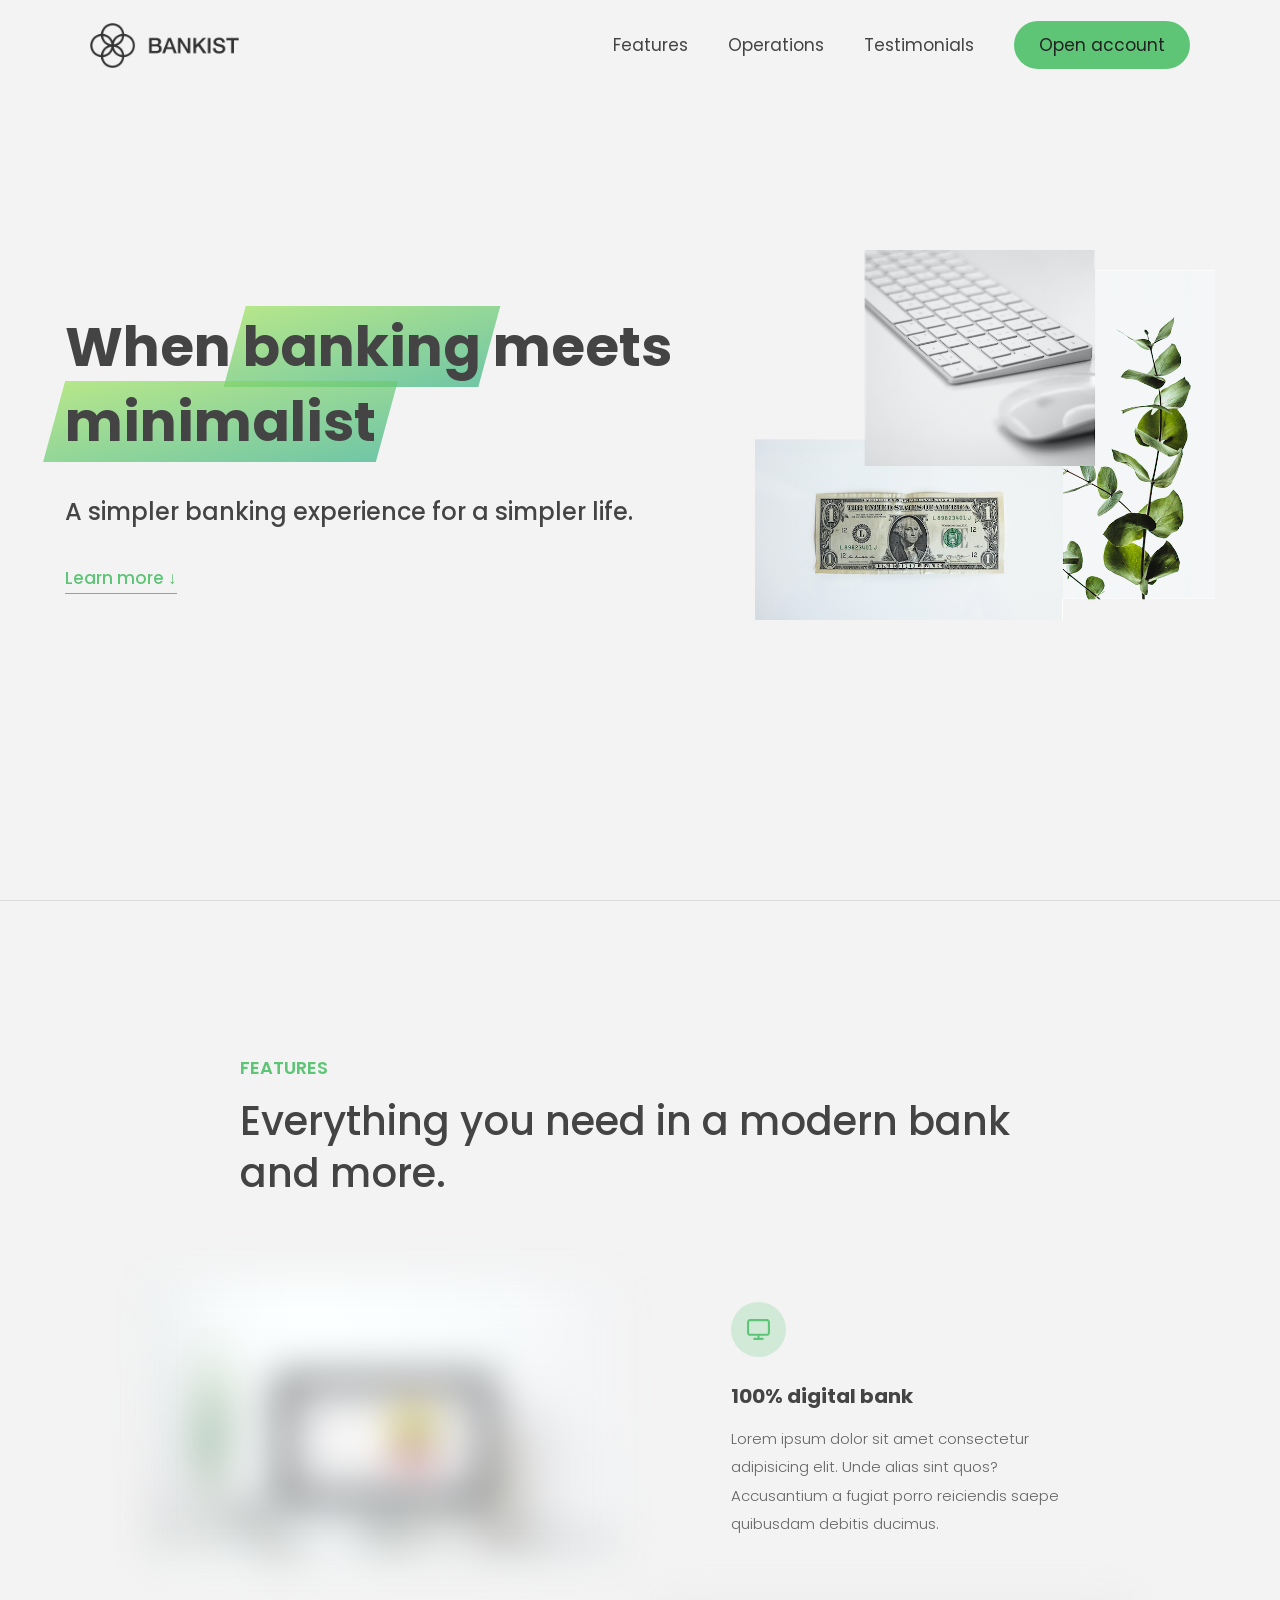
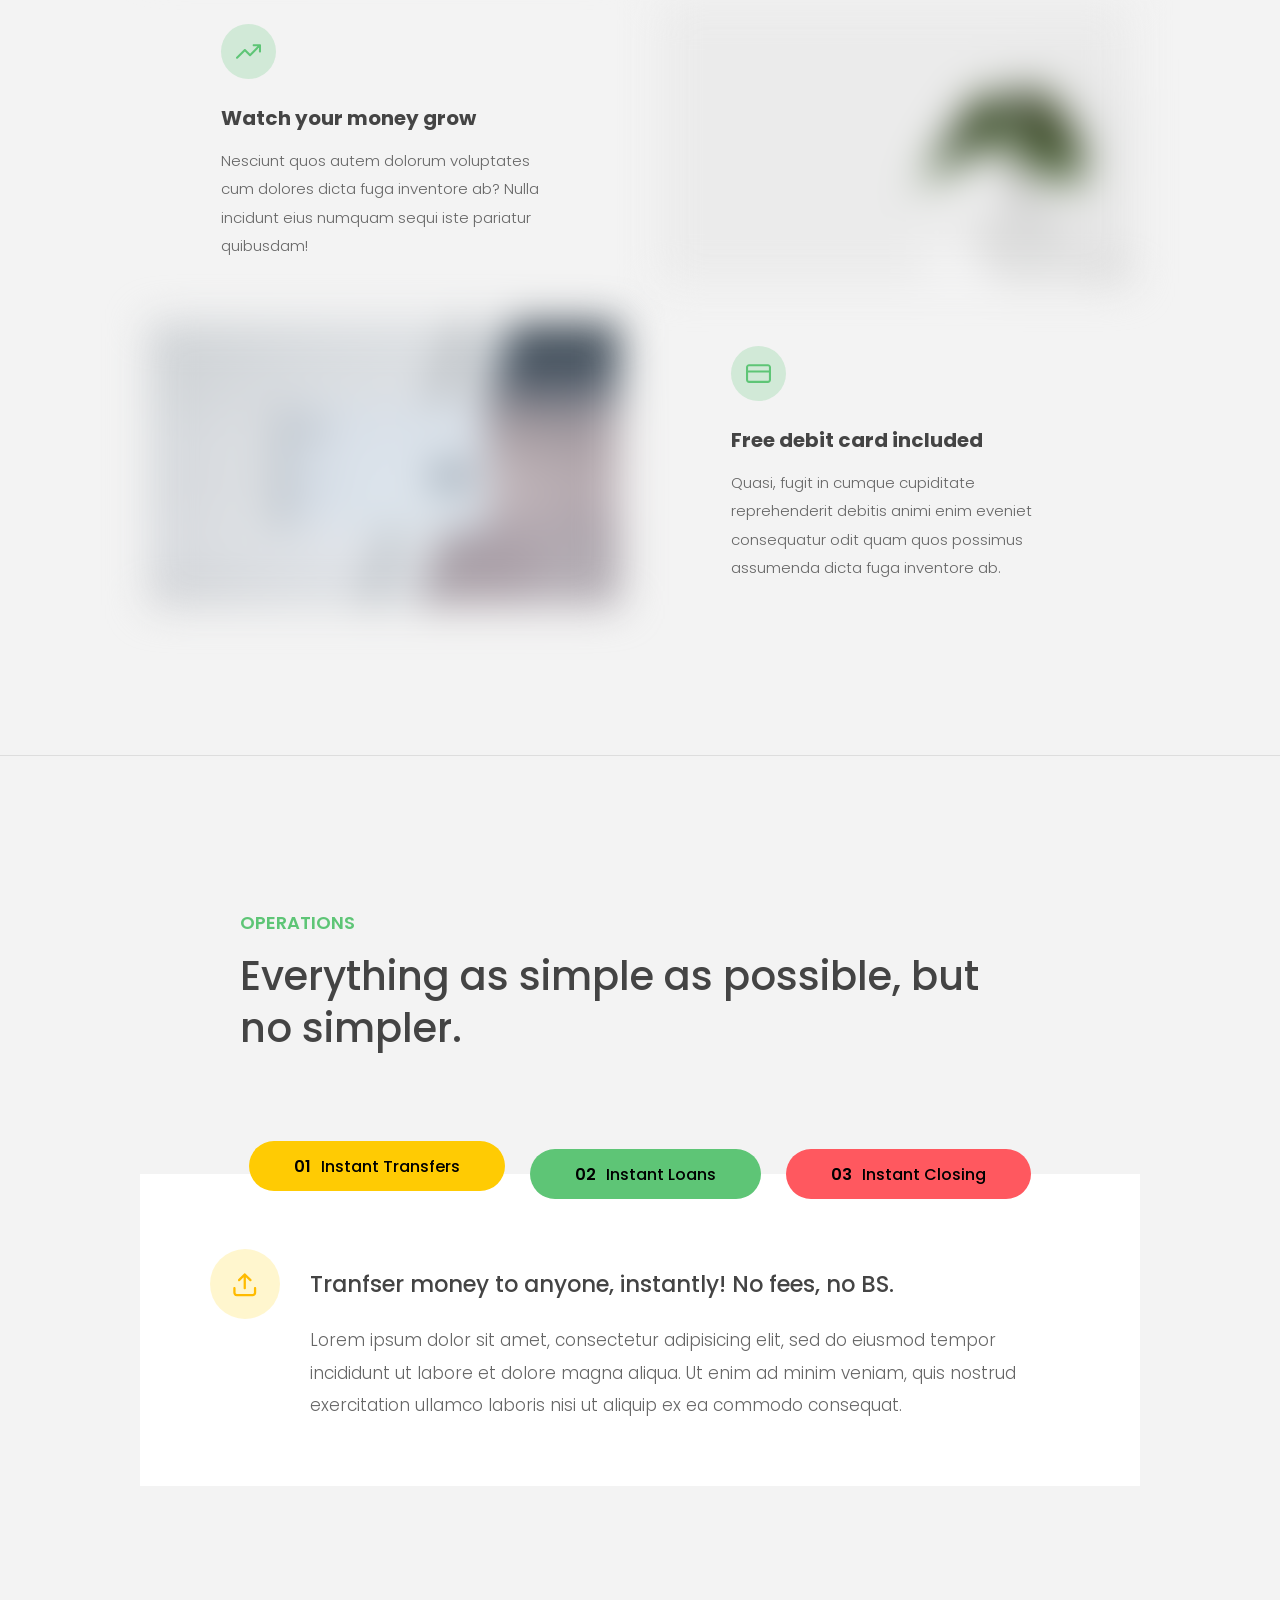
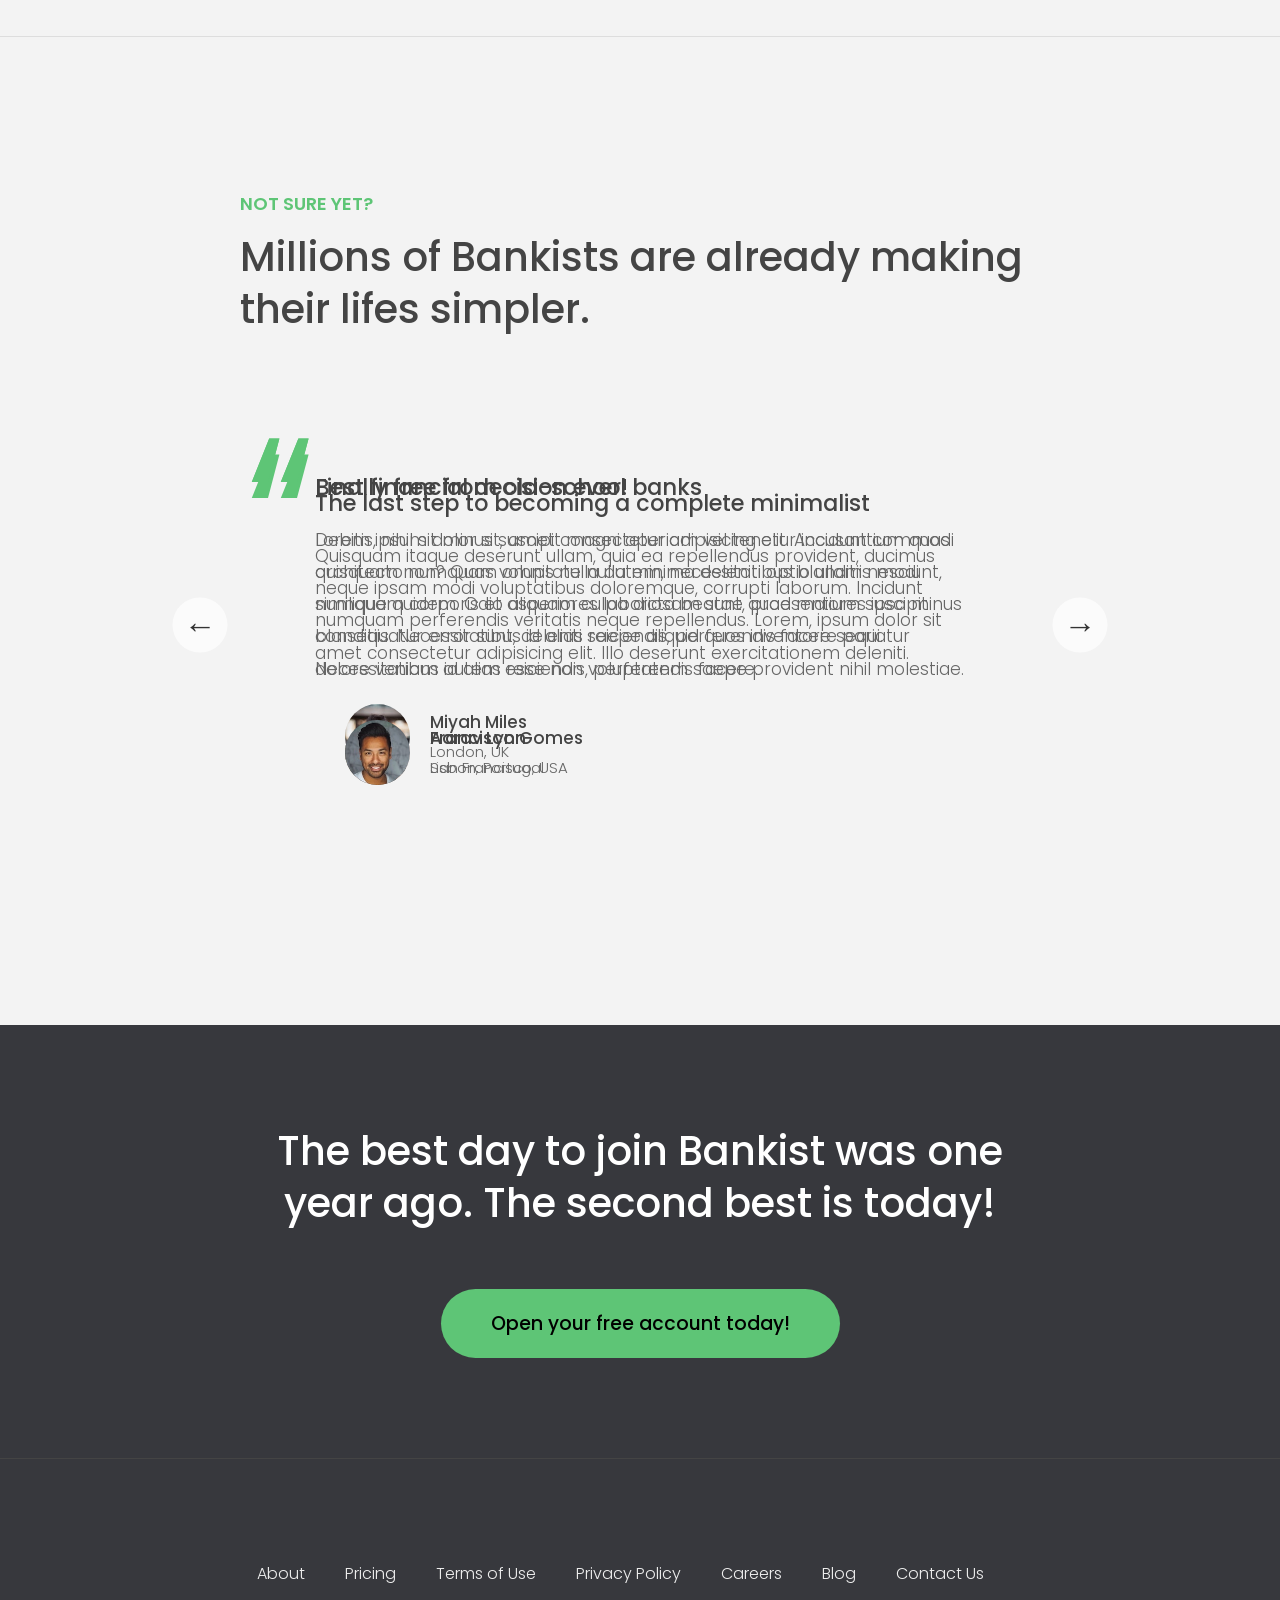
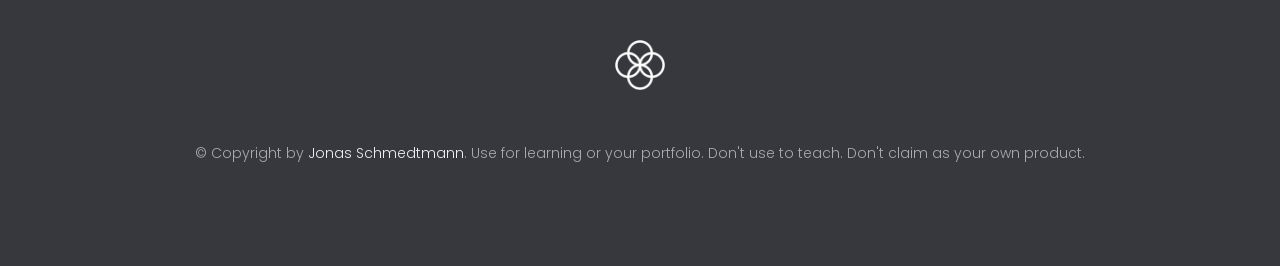
==== Projects/Bankist Website/index.html @ e5a52686 "Learned new concepts of DOM" ====
<!doctype html>
<html lang="en">
  <head>
    <meta charset="UTF-8" />
    <meta name="viewport" content="width=device-width, initial-scale=1.0" />
    <meta http-equiv="X-UA-Compatible" content="ie=edge" />
    <link rel="shortcut icon" type="image/png" href="img/icon.png" />

    <link
      href="https://fonts.googleapis.com/css?family=Poppins:300,400,500,600&display=swap"
      rel="stylesheet"
    />
    <link rel="stylesheet" href="style.css" />
    <title>Bankist | When Banking meets Minimalist</title>
  </head>
  <body>
    <header class="header">
      <nav class="nav">
        <img
          src="img/logo.png"
          alt="Bankist logo"
          class="nav__logo"
          id="logo"
          data-version-number="3.0"
        />
        <ul class="nav__links">
          <li class="nav__item">
            <a class="nav__link" href="#section--1">Features</a>
          </li>
          <li class="nav__item">
            <a class="nav__link" href="#section--2">Operations</a>
          </li>
          <li class="nav__item">
            <a class="nav__link" href="#section--3">Testimonials</a>
          </li>
          <li class="nav__item">
            <a class="nav__link nav__link--btn btn--show-modal" href="#"
              >Open account</a
            >
          </li>
        </ul>
      </nav>

      <div class="header__title">
        <h1>
          When
          <!-- Green highlight effect -->
          <span class="highlight">banking</span>
          meets<br />
          <span class="highlight">minimalist</span>
        </h1>
        <h4>A simpler banking experience for a simpler life.</h4>
        <button class="btn--text btn--scroll-to">Learn more &DownArrow;</button>
        <img
          src="img/hero.png"
          class="header__img"
          alt="Minimalist bank items"
        />
      </div>
    </header>

    <section class="section" id="section--1">
      <div class="section__title">
        <h2 class="section__description">Features</h2>
        <h3 class="section__header">
          Everything you need in a modern bank and more.
        </h3>
      </div>

      <div class="features">
        <img
          src="img/digital-lazy.jpg"
          data-src="img/digital.jpg"
          alt="Computer"
          class="features__img lazy-img"
        />
        <div class="features__feature">
          <div class="features__icon">
            <svg>
              <use xlink:href="img/icons.svg#icon-monitor"></use>
            </svg>
          </div>
          <h5 class="features__header">100% digital bank</h5>
          <p>
            Lorem ipsum dolor sit amet consectetur adipisicing elit. Unde alias
            sint quos? Accusantium a fugiat porro reiciendis saepe quibusdam
            debitis ducimus.
          </p>
        </div>

        <div class="features__feature">
          <div class="features__icon">
            <svg>
              <use xlink:href="img/icons.svg#icon-trending-up"></use>
            </svg>
          </div>
          <h5 class="features__header">Watch your money grow</h5>
          <p>
            Nesciunt quos autem dolorum voluptates cum dolores dicta fuga
            inventore ab? Nulla incidunt eius numquam sequi iste pariatur
            quibusdam!
          </p>
        </div>
        <img
          src="img/grow-lazy.jpg"
          data-src="img/grow.jpg"
          alt="Plant"
          class="features__img lazy-img"
        />

        <img
          src="img/card-lazy.jpg"
          data-src="img/card.jpg"
          alt="Credit card"
          class="features__img lazy-img"
        />
        <div class="features__feature">
          <div class="features__icon">
            <svg>
              <use xlink:href="img/icons.svg#icon-credit-card"></use>
            </svg>
          </div>
          <h5 class="features__header">Free debit card included</h5>
          <p>
            Quasi, fugit in cumque cupiditate reprehenderit debitis animi enim
            eveniet consequatur odit quam quos possimus assumenda dicta fuga
            inventore ab.
          </p>
        </div>
      </div>
    </section>

    <section class="section" id="section--2">
      <div class="section__title">
        <h2 class="section__description">Operations</h2>
        <h3 class="section__header">
          Everything as simple as possible, but no simpler.
        </h3>
      </div>

      <div class="operations">
        <div class="operations__tab-container">
          <button
            class="btn operations__tab operations__tab--1 operations__tab--active"
            data-tab="1"
          >
            <span>01</span>Instant Transfers
          </button>
          <button class="btn operations__tab operations__tab--2" data-tab="2">
            <span>02</span>Instant Loans
          </button>
          <button class="btn operations__tab operations__tab--3" data-tab="3">
            <span>03</span>Instant Closing
          </button>
        </div>
        <div
          class="operations__content operations__content--1 operations__content--active"
        >
          <div class="operations__icon operations__icon--1">
            <svg>
              <use xlink:href="img/icons.svg#icon-upload"></use>
            </svg>
          </div>
          <h5 class="operations__header">
            Tranfser money to anyone, instantly! No fees, no BS.
          </h5>
          <p>
            Lorem ipsum dolor sit amet, consectetur adipisicing elit, sed do
            eiusmod tempor incididunt ut labore et dolore magna aliqua. Ut enim
            ad minim veniam, quis nostrud exercitation ullamco laboris nisi ut
            aliquip ex ea commodo consequat.
          </p>
        </div>

        <div class="operations__content operations__content--2">
          <div class="operations__icon operations__icon--2">
            <svg>
              <use xlink:href="img/icons.svg#icon-home"></use>
            </svg>
          </div>
          <h5 class="operations__header">
            Buy a home or make your dreams come true, with instant loans.
          </h5>
          <p>
            Duis aute irure dolor in reprehenderit in voluptate velit esse
            cillum dolore eu fugiat nulla pariatur. Excepteur sint occaecat
            cupidatat non proident, sunt in culpa qui officia deserunt mollit
            anim id est laborum.
          </p>
        </div>
        <div class="operations__content operations__content--3">
          <div class="operations__icon operations__icon--3">
            <svg>
              <use xlink:href="img/icons.svg#icon-user-x"></use>
            </svg>
          </div>
          <h5 class="operations__header">
            No longer need your account? No problem! Close it instantly.
          </h5>
          <p>
            Excepteur sint occaecat cupidatat non proident, sunt in culpa qui
            officia deserunt mollit anim id est laborum. Ut enim ad minim
            veniam, quis nostrud exercitation ullamco laboris nisi ut aliquip ex
            ea commodo consequat.
          </p>
        </div>
      </div>
    </section>

    <section class="section" id="section--3">
      <div class="section__title section__title--testimonials">
        <h2 class="section__description">Not sure yet?</h2>
        <h3 class="section__header">
          Millions of Bankists are already making their lifes simpler.
        </h3>
      </div>

      <div class="slider">
        <div class="slide slide--1">
          <div class="testimonial">
            <h5 class="testimonial__header">Best financial decision ever!</h5>
            <blockquote class="testimonial__text">
              Lorem ipsum dolor sit, amet consectetur adipisicing elit.
              Accusantium quas quisquam non? Quas voluptate nulla minima
              deleniti optio ullam nesciunt, numquam corporis et asperiores
              laboriosam sunt, praesentium suscipit blanditiis. Necessitatibus
              id alias reiciendis, perferendis facere pariatur dolore veniam
              autem esse non voluptatem saepe provident nihil molestiae.
            </blockquote>
            <address class="testimonial__author">
              <img src="img/user-1.jpg" alt="" class="testimonial__photo" />
              <h6 class="testimonial__name">Aarav Lynn</h6>
              <p class="testimonial__location">San Francisco, USA</p>
            </address>
          </div>
        </div>

        <div class="slide slide--2">
          <div class="testimonial">
            <h5 class="testimonial__header">
              The last step to becoming a complete minimalist
            </h5>
            <blockquote class="testimonial__text">
              Quisquam itaque deserunt ullam, quia ea repellendus provident,
              ducimus neque ipsam modi voluptatibus doloremque, corrupti
              laborum. Incidunt numquam perferendis veritatis neque repellendus.
              Lorem, ipsum dolor sit amet consectetur adipisicing elit. Illo
              deserunt exercitationem deleniti.
            </blockquote>
            <address class="testimonial__author">
              <img src="img/user-2.jpg" alt="" class="testimonial__photo" />
              <h6 class="testimonial__name">Miyah Miles</h6>
              <p class="testimonial__location">London, UK</p>
            </address>
          </div>
        </div>

        <div class="slide slide--3">
          <div class="testimonial">
            <h5 class="testimonial__header">
              Finally free from old-school banks
            </h5>
            <blockquote class="testimonial__text">
              Debitis, nihil sit minus suscipit magni aperiam vel tenetur
              incidunt commodi architecto numquam omnis nulla autem,
              necessitatibus blanditiis modi similique quidem. Odio aliquam
              culpa dicta beatae quod maiores ipsa minus consequatur error sunt,
              deleniti saepe aliquid quos inventore sequi. Necessitatibus id
              alias reiciendis, perferendis facere.
            </blockquote>
            <address class="testimonial__author">
              <img src="img/user-3.jpg" alt="" class="testimonial__photo" />
              <h6 class="testimonial__name">Francisco Gomes</h6>
              <p class="testimonial__location">Lisbon, Portugal</p>
            </address>
          </div>
        </div>

        <!-- <div class="slide"><img src="img/img-1.jpg" alt="Photo 1" /></div>
        <div class="slide"><img src="img/img-2.jpg" alt="Photo 2" /></div>
        <div class="slide"><img src="img/img-3.jpg" alt="Photo 3" /></div>
        <div class="slide"><img src="img/img-4.jpg" alt="Photo 4" /></div> -->
        <button class="slider__btn slider__btn--left">&larr;</button>
        <button class="slider__btn slider__btn--right">&rarr;</button>
        <div class="dots"></div>
      </div>
    </section>

    <section class="section section--sign-up">
      <div class="section__title">
        <h3 class="section__header">
          The best day to join Bankist was one year ago. The second best is
          today!
        </h3>
      </div>
      <button class="btn btn--show-modal">Open your free account today!</button>
    </section>

    <footer class="footer">
      <ul class="footer__nav">
        <li class="footer__item">
          <a class="footer__link" href="#">About</a>
        </li>
        <li class="footer__item">
          <a class="footer__link" href="#">Pricing</a>
        </li>
        <li class="footer__item">
          <a class="footer__link" href="#">Terms of Use</a>
        </li>
        <li class="footer__item">
          <a class="footer__link" href="#">Privacy Policy</a>
        </li>
        <li class="footer__item">
          <a class="footer__link" href="#">Careers</a>
        </li>
        <li class="footer__item">
          <a class="footer__link" href="#">Blog</a>
        </li>
        <li class="footer__item">
          <a class="footer__link" href="#">Contact Us</a>
        </li>
      </ul>
      <img src="img/icon.png" alt="Logo" class="footer__logo" />
      <p class="footer__copyright">
        &copy; Copyright by
        <a
          class="footer__link twitter-link"
          target="_blank"
          href="https://twitter.com/jonasschmedtman"
          >Jonas Schmedtmann</a
        >. Use for learning or your portfolio. Don't use to teach. Don't claim
        as your own product.
      </p>
    </footer>

    <div class="modal hidden">
      <button class="btn--close-modal">&times;</button>
      <h2 class="modal__header">
        Open your bank account <br />
        in just <span class="highlight">5 minutes</span>
      </h2>
      <form class="modal__form">
        <label>First Name</label>
        <input type="text" />
        <label>Last Name</label>
        <input type="text" />
        <label>Email Address</label>
        <input type="email" />
        <button class="btn">Next step &rarr;</button>
      </form>
    </div>
    <div class="overlay hidden"></div>

    <script src="script.js"></script>
    <!-- <script src="concepts.js"></script> -->
  </body>
</html>
---- Projects/Bankist Website/style.css ----
/* The page is NOT responsive. You can implement responsiveness yourself if you wanna have some fun 😃 */

:root {
  --color-primary: #5ec576;
  --color-secondary: #ffcb03;
  --color-tertiary: #ff585f;
  --color-primary-darker: #4bbb7d;
  --color-secondary-darker: #ffbb00;
  --color-tertiary-darker: #fd424b;
  --color-primary-opacity: #5ec5763a;
  --color-secondary-opacity: #ffcd0331;
  --color-tertiary-opacity: #ff58602d;
  --gradient-primary: linear-gradient(to top left, #39b385, #9be15d);
  --gradient-secondary: linear-gradient(to top left, #ffb003, #ffcb03);
}

* {
  margin: 0;
  padding: 0;
  box-sizing: inherit;
}

html {
  font-size: 62.5%;
  box-sizing: border-box;
}

body {
  font-family: "Poppins", sans-serif;
  font-weight: 300;
  color: #444;
  line-height: 1.9;
  background-color: #f3f3f3;
}

/* GENERAL ELEMENTS */
.section {
  padding: 15rem 3rem;
  border-top: 1px solid #ddd;

  transition:
    transform 1s,
    opacity 1s;
}

.section--hidden {
  opacity: 0;
  transform: translateY(8rem);
}

.section__title {
  max-width: 80rem;
  margin: 0 auto 8rem auto;
}

.section__description {
  font-size: 1.8rem;
  font-weight: 600;
  text-transform: uppercase;
  color: var(--color-primary);
  margin-bottom: 1rem;
}

.section__header {
  font-size: 4rem;
  line-height: 1.3;
  font-weight: 500;
}

.btn {
  display: inline-block;
  background-color: var(--color-primary);
  font-size: 1.6rem;
  font-family: inherit;
  font-weight: 500;
  border: none;
  padding: 1.25rem 4.5rem;
  border-radius: 10rem;
  cursor: pointer;
  transition: all 0.3s;
}

.btn:hover {
  background-color: var(--color-primary-darker);
}

.btn--text {
  display: inline-block;
  background: none;
  font-size: 1.7rem;
  font-family: inherit;
  font-weight: 500;
  color: var(--color-primary);
  border: none;
  border-bottom: 1px solid currentColor;
  padding-bottom: 2px;
  cursor: pointer;
  transition: all 0.3s;
}

p {
  color: #666;
}

/* This is BAD for accessibility! Don't do in the real world! */
button:focus {
  outline: none;
}

img {
  transition: filter 0.5s;
}

.lazy-img {
  filter: blur(20px);
}

/* NAVIGATION */
.nav {
  display: flex;
  justify-content: space-between;
  align-items: center;
  height: 9rem;
  width: 100%;
  padding: 0 6rem;
  z-index: 100;
}

/* nav and stickly class at the same time */
.nav.sticky {
  position: fixed;
  background-color: rgba(255, 255, 255, 0.95);
}

.nav__logo {
  height: 4.5rem;
  transition: all 0.3s;
}

.nav__links {
  display: flex;
  align-items: center;
  list-style: none;
}

.nav__item {
  margin-left: 4rem;
}

.nav__link:link,
.nav__link:visited {
  font-size: 1.7rem;
  font-weight: 400;
  color: inherit;
  text-decoration: none;
  display: block;
  transition: all 0.3s;
}

.nav__link--btn:link,
.nav__link--btn:visited {
  padding: 0.8rem 2.5rem;
  border-radius: 3rem;
  background-color: var(--color-primary);
  color: #222;
}

.nav__link--btn:hover,
.nav__link--btn:active {
  color: inherit;
  background-color: var(--color-primary-darker);
  color: #333;
}

/* HEADER */
.header {
  padding: 0 3rem;
  height: 100vh;
  display: flex;
  flex-direction: column;
  align-items: center;
}

.header__title {
  flex: 1;

  max-width: 115rem;
  display: grid;
  grid-template-columns: 3fr 2fr;
  row-gap: 3rem;
  align-content: center;
  justify-content: center;

  align-items: start;
  justify-items: start;
}

h1 {
  font-size: 5.5rem;
  line-height: 1.35;
}

h4 {
  font-size: 2.4rem;
  font-weight: 500;
}

.header__img {
  width: 100%;
  grid-column: 2 / 3;
  grid-row: 1 / span 4;
  transform: translateY(-6rem);
}

.highlight {
  position: relative;
}

.highlight::after {
  display: block;
  content: "";
  position: absolute;
  bottom: 0;
  left: 0;
  height: 100%;
  width: 100%;
  z-index: -1;
  opacity: 0.7;
  transform: scale(1.07, 1.05) skewX(-15deg);
  background-image: var(--gradient-primary);
}

/* FEATURES */
.features {
  display: grid;
  grid-template-columns: 1fr 1fr;
  gap: 4rem;
  margin: 0 12rem;
}

.features__img {
  width: 100%;
}

.features__feature {
  align-self: center;
  justify-self: center;
  width: 70%;
  font-size: 1.5rem;
}

.features__icon {
  display: flex;
  align-items: center;
  justify-content: center;
  background-color: var(--color-primary-opacity);
  height: 5.5rem;
  width: 5.5rem;
  border-radius: 50%;
  margin-bottom: 2rem;
}

.features__icon svg {
  height: 2.5rem;
  width: 2.5rem;
  fill: var(--color-primary);
}

.features__header {
  font-size: 2rem;
  margin-bottom: 1rem;
}

/* OPERATIONS */
.operations {
  max-width: 100rem;
  margin: 12rem auto 0 auto;

  background-color: #fff;
}

.operations__tab-container {
  display: flex;
  justify-content: center;
}

.operations__tab {
  margin-right: 2.5rem;
  transform: translateY(-50%);
}

.operations__tab span {
  margin-right: 1rem;
  font-weight: 600;
  display: inline-block;
}

.operations__tab--1 {
  background-color: var(--color-secondary);
}

.operations__tab--1:hover {
  background-color: var(--color-secondary-darker);
}

.operations__tab--3 {
  background-color: var(--color-tertiary);
  margin: 0;
}

.operations__tab--3:hover {
  background-color: var(--color-tertiary-darker);
}

.operations__tab--active {
  transform: translateY(-66%);
}

.operations__content {
  display: none;

  /* JUST PRESENTATIONAL */
  font-size: 1.7rem;
  padding: 2.5rem 7rem 6.5rem 7rem;
}

.operations__content--active {
  display: grid;
  grid-template-columns: 7rem 1fr;
  column-gap: 3rem;
  row-gap: 0.5rem;
}

.operations__header {
  font-size: 2.25rem;
  font-weight: 500;
  align-self: center;
}

.operations__icon {
  display: flex;
  align-items: center;
  justify-content: center;
  height: 7rem;
  width: 7rem;
  border-radius: 50%;
}

.operations__icon svg {
  height: 2.75rem;
  width: 2.75rem;
}

.operations__content p {
  grid-column: 2;
}

.operations__icon--1 {
  background-color: var(--color-secondary-opacity);
}
.operations__icon--2 {
  background-color: var(--color-primary-opacity);
}
.operations__icon--3 {
  background-color: var(--color-tertiary-opacity);
}
.operations__icon--1 svg {
  fill: var(--color-secondary-darker);
}
.operations__icon--2 svg {
  fill: var(--color-primary);
}
.operations__icon--3 svg {
  fill: var(--color-tertiary);
}

/* SLIDER */
.slider {
  max-width: 100rem;
  height: 50rem;
  margin: 0 auto;
  position: relative;

  /* IN THE END */
  overflow: hidden;
}

.slide {
  position: absolute;
  top: 0;
  width: 100%;
  height: 50rem;

  display: flex;
  align-items: center;
  justify-content: center;

  /* THIS creates the animation! */
  transition: transform 1s;
}

.slide > img {
  /* Only for images that have different size than slide */
  width: 100%;
  height: 100%;
  object-fit: cover;
}

.slider__btn {
  position: absolute;
  top: 50%;
  z-index: 10;

  border: none;
  background: rgba(255, 255, 255, 0.7);
  font-family: inherit;
  color: #333;
  border-radius: 50%;
  height: 5.5rem;
  width: 5.5rem;
  font-size: 3.25rem;
  cursor: pointer;
}

.slider__btn--left {
  left: 6%;
  transform: translate(-50%, -50%);
}

.slider__btn--right {
  right: 6%;
  transform: translate(50%, -50%);
}

.dots {
  position: absolute;
  bottom: 5%;
  left: 50%;
  transform: translateX(-50%);
  display: flex;
}

.dots__dot {
  border: none;
  background-color: #b9b9b9;
  opacity: 0.7;
  height: 1rem;
  width: 1rem;
  border-radius: 50%;
  margin-right: 1.75rem;
  cursor: pointer;
  transition: all 0.5s;

  /* Only necessary when overlying images */
  /* box-shadow: 0 0.6rem 1.5rem rgba(0, 0, 0, 0.7); */
}

.dots__dot:last-child {
  margin: 0;
}

.dots__dot--active {
  /* background-color: #fff; */
  background-color: #888;
  opacity: 1;
}

/* TESTIMONIALS */
.testimonial {
  width: 65%;
  position: relative;
}

.testimonial::before {
  content: "\201C";
  position: absolute;
  top: -5.7rem;
  left: -6.8rem;
  line-height: 1;
  font-size: 20rem;
  font-family: inherit;
  color: var(--color-primary);
  z-index: -1;
}

.testimonial__header {
  font-size: 2.25rem;
  font-weight: 500;
  margin-bottom: 1.5rem;
}

.testimonial__text {
  font-size: 1.7rem;
  margin-bottom: 3.5rem;
  color: #666;
}

.testimonial__author {
  margin-left: 3rem;
  font-style: normal;

  display: grid;
  grid-template-columns: 6.5rem 1fr;
  column-gap: 2rem;
}

.testimonial__photo {
  grid-row: 1 / span 2;
  width: 6.5rem;
  border-radius: 50%;
}

.testimonial__name {
  font-size: 1.7rem;
  font-weight: 500;
  align-self: end;
  margin: 0;
}

.testimonial__location {
  font-size: 1.5rem;
}

.section__title--testimonials {
  margin-bottom: 4rem;
}

/* SIGNUP */
.section--sign-up {
  background-color: #37383d;
  border-top: none;
  border-bottom: 1px solid #444;
  text-align: center;
  padding: 10rem 3rem;
}

.section--sign-up .section__header {
  color: #fff;
  text-align: center;
}

.section--sign-up .section__title {
  margin-bottom: 6rem;
}

.section--sign-up .btn {
  font-size: 1.9rem;
  padding: 2rem 5rem;
}

/* FOOTER */
.footer {
  padding: 10rem 3rem;
  background-color: #37383d;
}

.footer__nav {
  list-style: none;
  display: flex;
  justify-content: center;
  margin-bottom: 5rem;
}

.footer__item {
  margin-right: 4rem;
}

.footer__link {
  font-size: 1.6rem;
  color: #eee;
  text-decoration: none;
}

.footer__logo {
  height: 5rem;
  display: block;
  margin: 0 auto;
  margin-bottom: 5rem;
}

.footer__copyright {
  font-size: 1.4rem;
  color: #aaa;
  text-align: center;
}

.footer__copyright .footer__link {
  font-size: 1.4rem;
}

/* MODAL WINDOW */
.modal {
  position: fixed;
  top: 50%;
  left: 50%;
  transform: translate(-50%, -50%);
  max-width: 60rem;
  background-color: #f3f3f3;
  padding: 5rem 6rem;
  box-shadow: 0 4rem 6rem rgba(0, 0, 0, 0.3);
  z-index: 1000;
  transition: all 0.5s;
}

.overlay {
  position: fixed;
  top: 0;
  left: 0;
  width: 100%;
  height: 100%;
  background-color: rgba(0, 0, 0, 0.5);
  backdrop-filter: blur(4px);
  z-index: 100;
  transition: all 0.5s;
}

.modal__header {
  font-size: 3.25rem;
  margin-bottom: 4.5rem;
  line-height: 1.5;
}

.modal__form {
  margin: 0 3rem;
  display: grid;
  grid-template-columns: 1fr 2fr;
  align-items: center;
  gap: 2.5rem;
}

.modal__form label {
  font-size: 1.7rem;
  font-weight: 500;
}

.modal__form input {
  font-size: 1.7rem;
  padding: 1rem 1.5rem;
  border: 1px solid #ddd;
  border-radius: 0.5rem;
}

.modal__form button {
  grid-column: 1 / span 2;
  justify-self: center;
  margin-top: 1rem;
}

.btn--close-modal {
  font-family: inherit;
  color: inherit;
  position: absolute;
  top: 0.5rem;
  right: 2rem;
  font-size: 4rem;
  cursor: pointer;
  border: none;
  background: none;
}

.hidden {
  visibility: hidden;
  opacity: 0;
}

/* COOKIE MESSAGE */
.cookie-message {
  display: flex;
  align-items: center;
  justify-content: space-evenly;
  width: 100%;
  background-color: white;
  color: #bbb;
  font-size: 1.5rem;
  font-weight: 400;
}
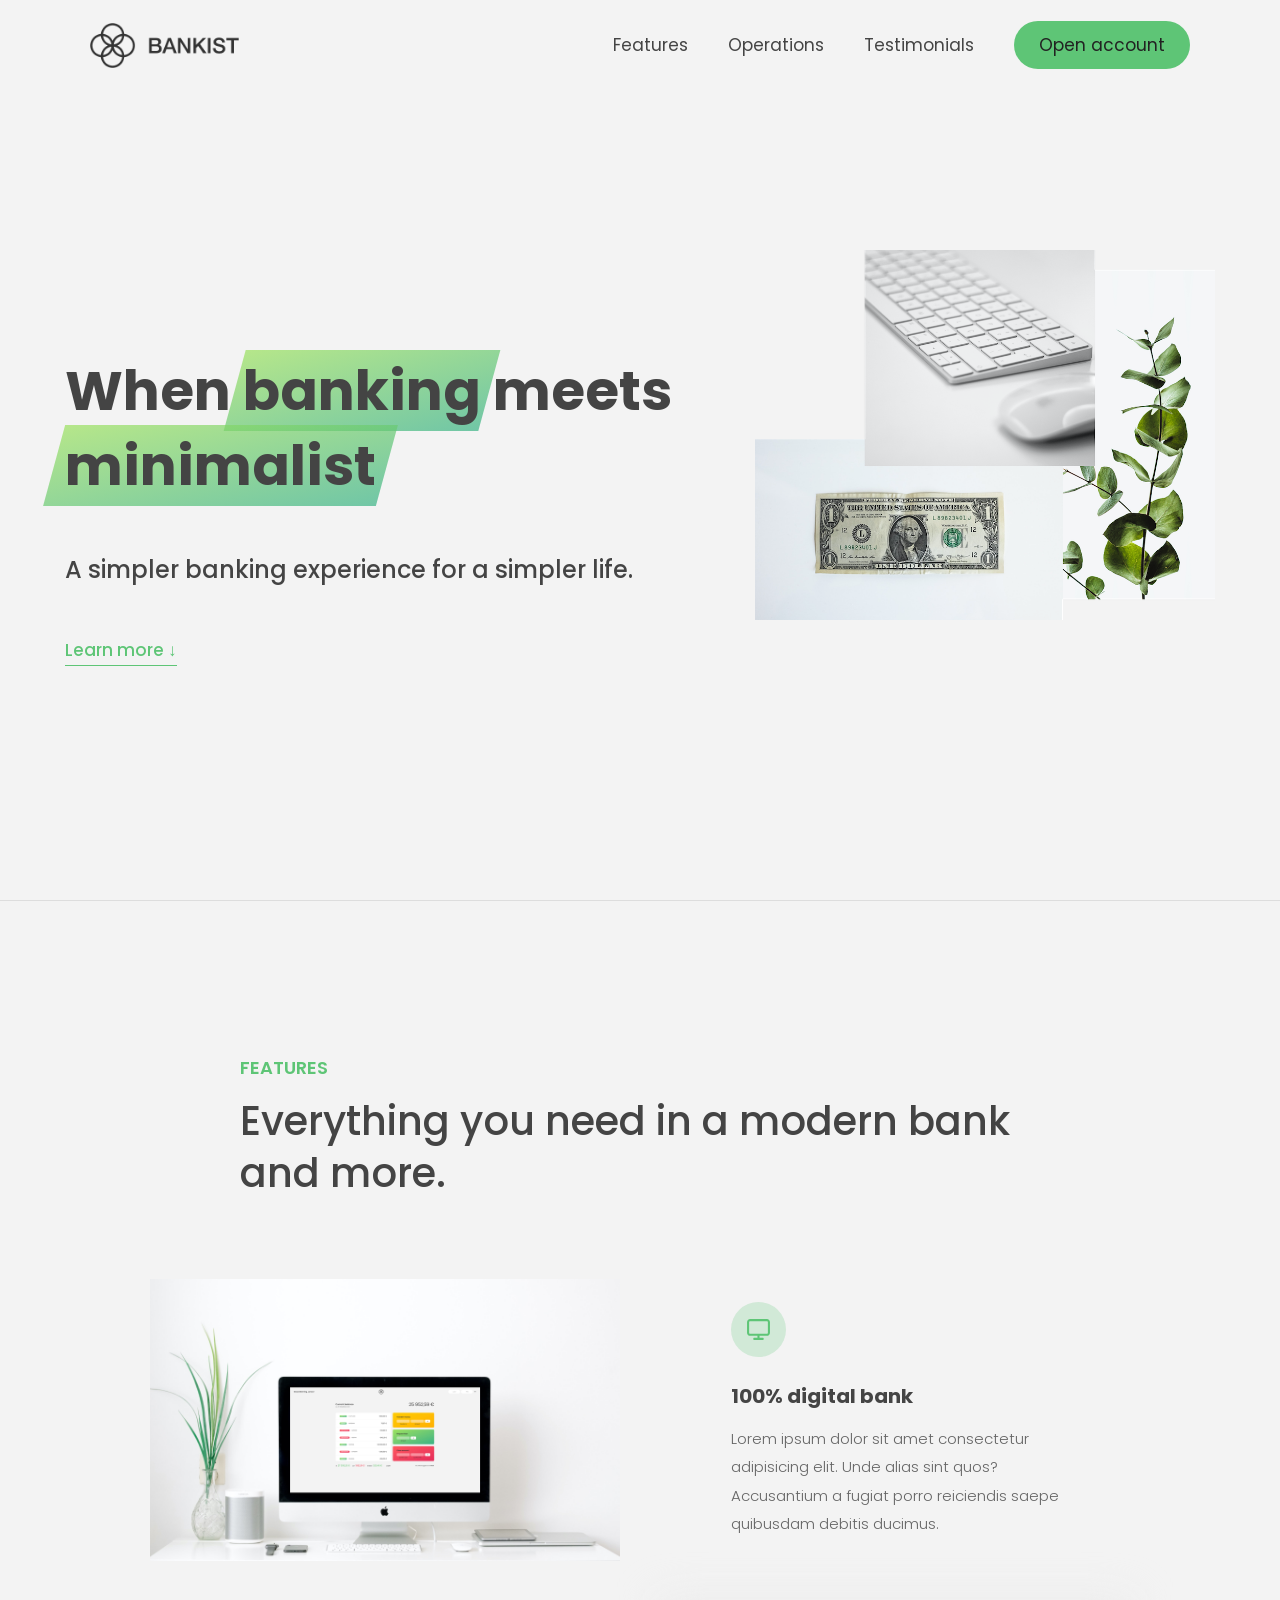
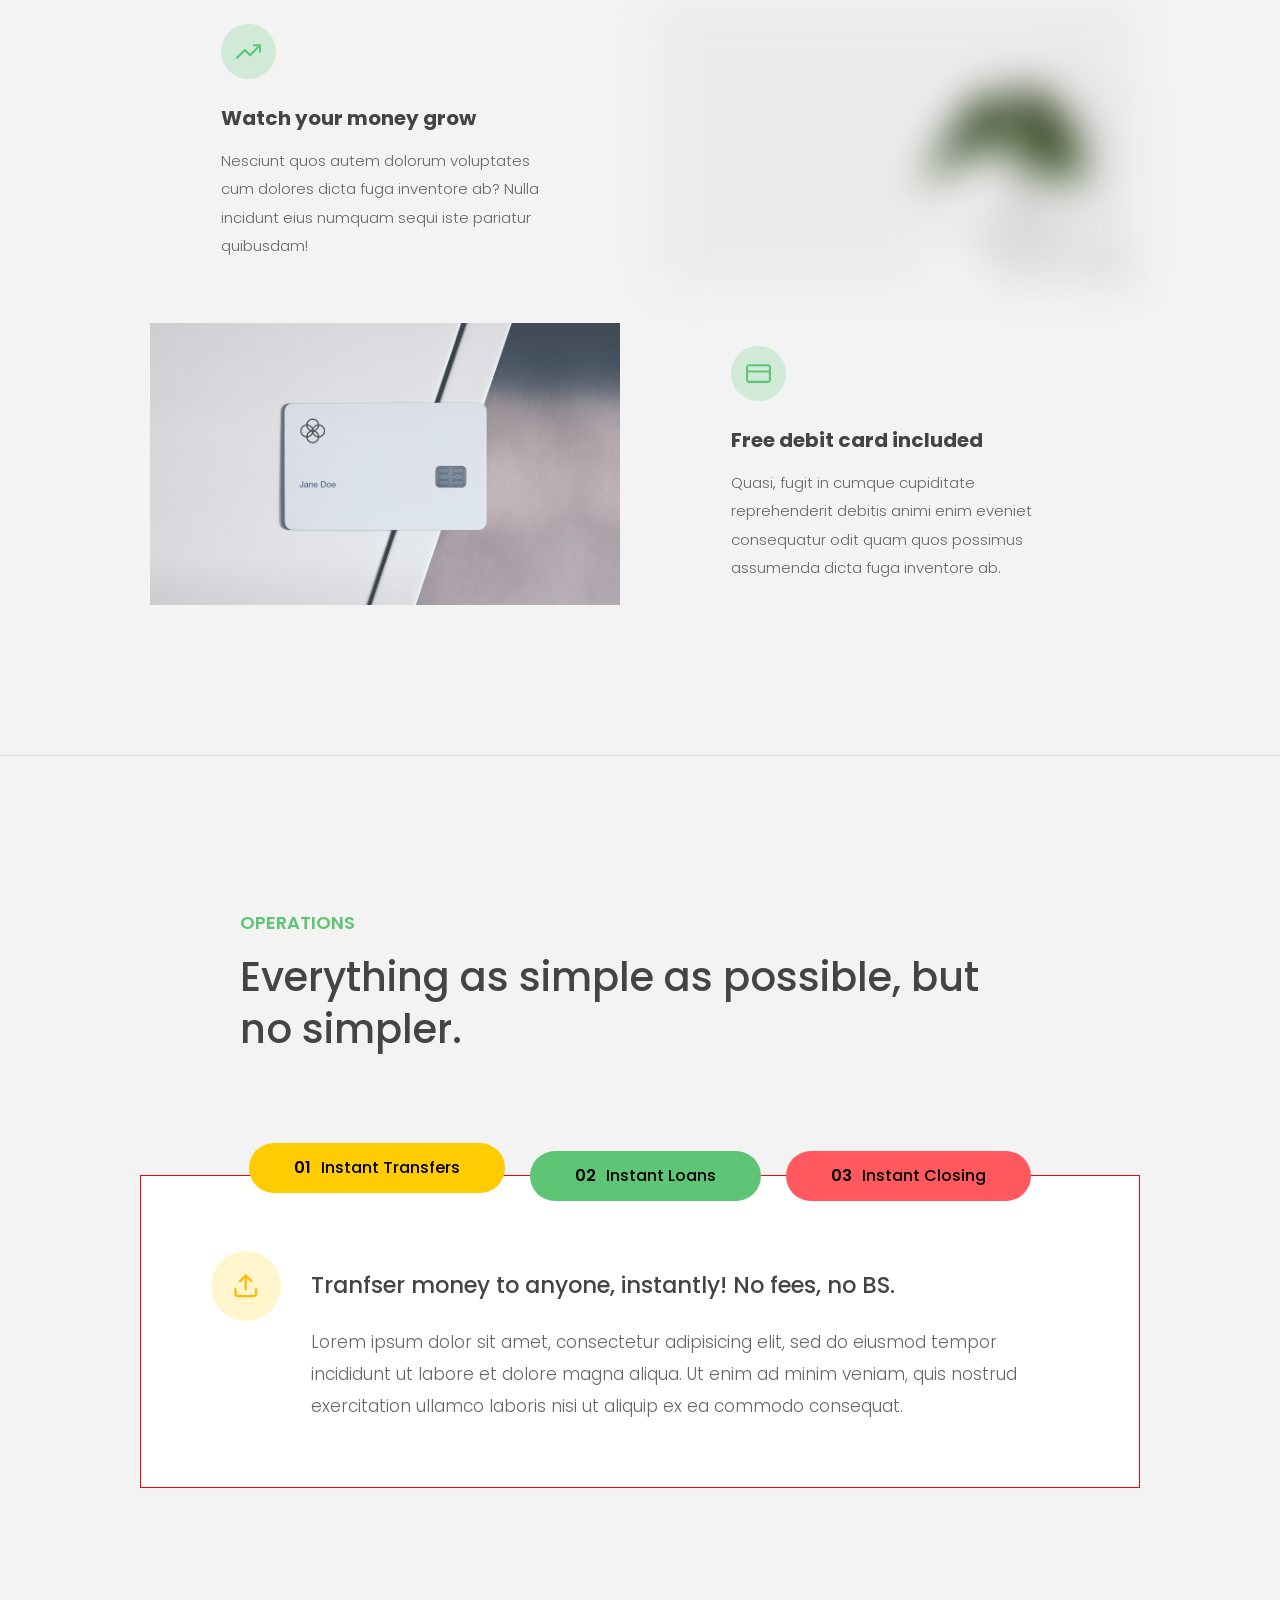
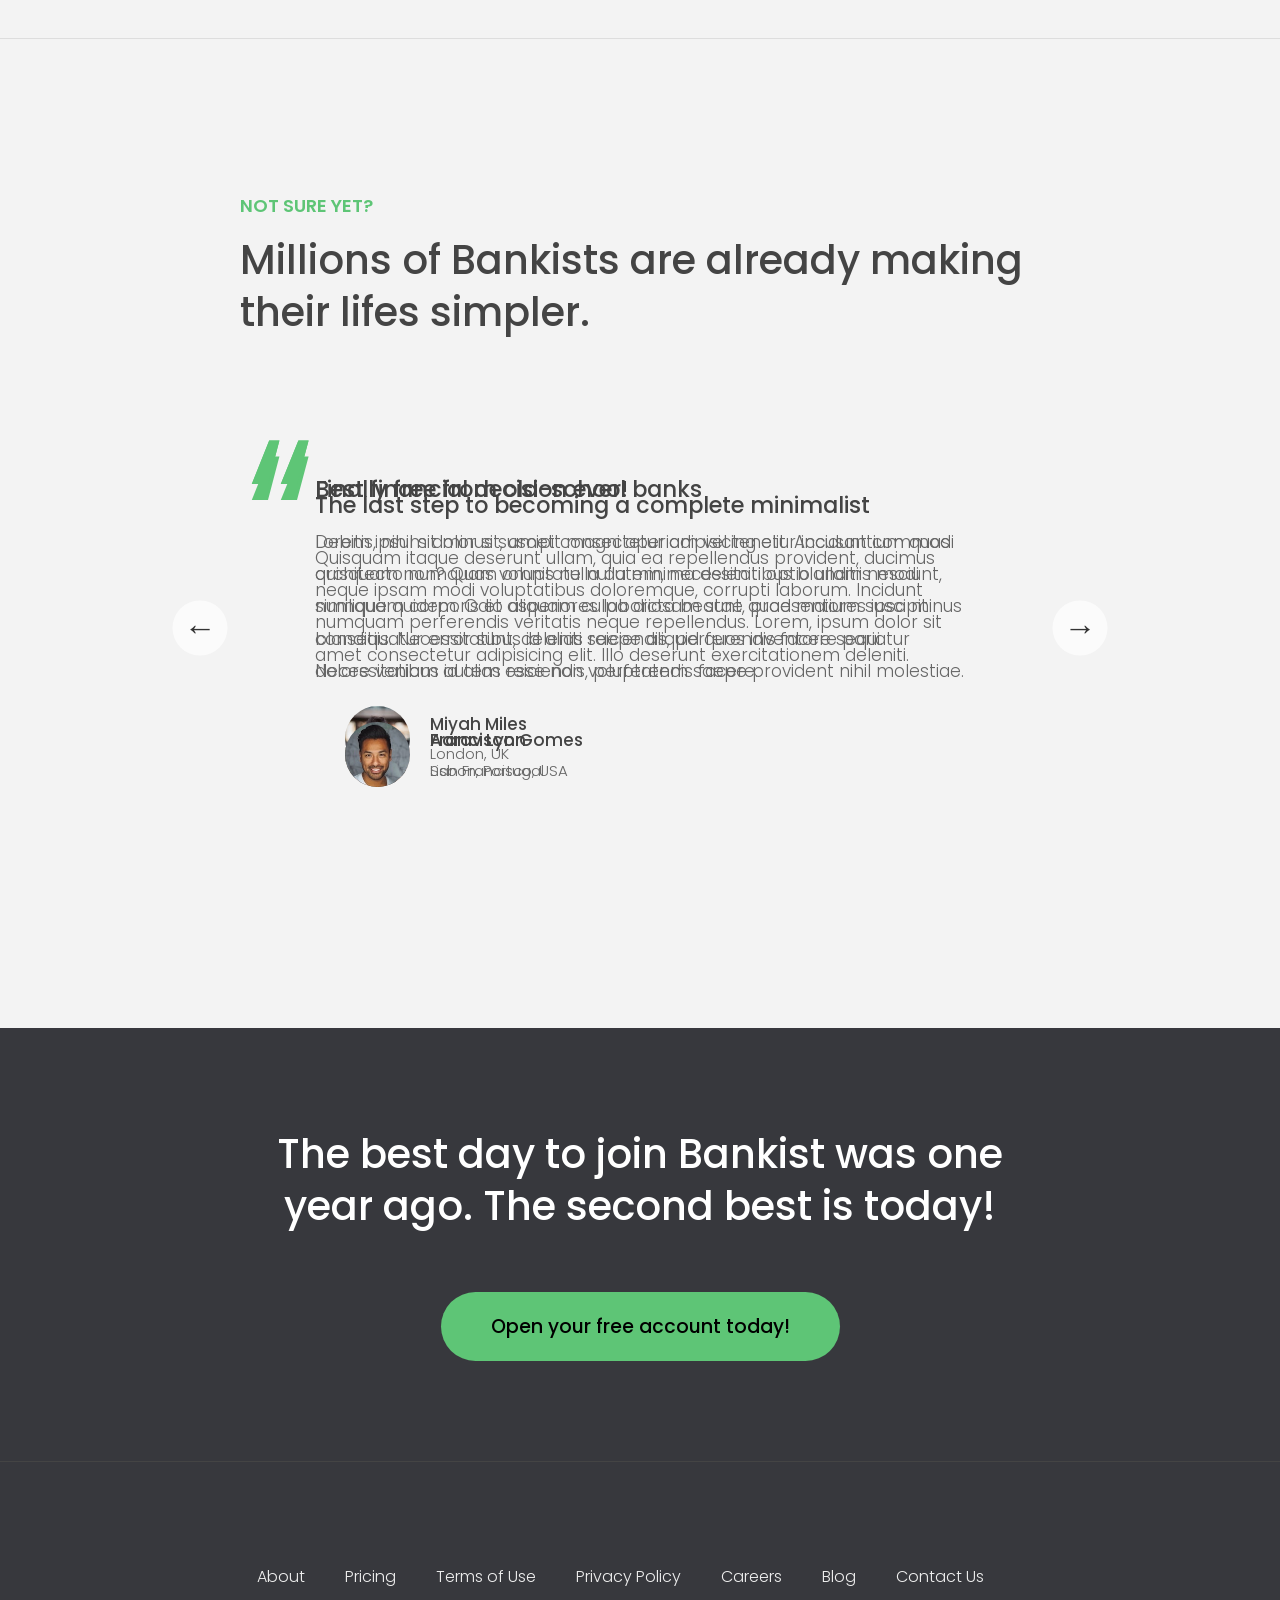
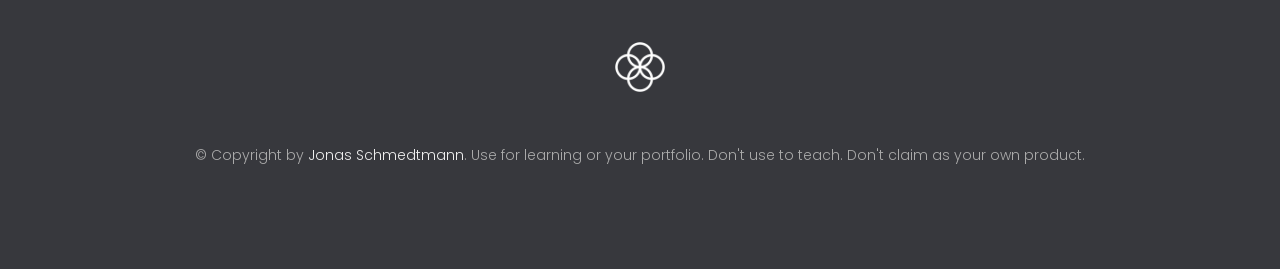
==== commit b180751f: "Learned ObserverAPI and more concepts" ====
--- a/Projects/Bankist Website/index.html
+++ b/Projects/Bankist Website/index.html
@@ -42,12 +42,13 @@
       </nav>
 
       <div class="header__title">
+        <span></span>
         <h1>
           When
           <!-- Green highlight effect -->
           <span class="highlight">banking</span>
           meets<br />
-          <span class="highlight">minimalist</span>
+          <span class="highlight"> minimalist</span>
         </h1>
         <h4>A simpler banking experience for a simpler life.</h4>
         <button class="btn--text btn--scroll-to">Learn more &DownArrow;</button>
@@ -59,7 +60,7 @@
       </div>
     </header>
 
-    <section class="section" id="section--1">
+    <section class="section section--hidden" id="section--1">
       <div class="section__title">
         <h2 class="section__description">Features</h2>
         <h3 class="section__header">
@@ -130,7 +131,7 @@
       </div>
     </section>
 
-    <section class="section" id="section--2">
+    <section class="section--hidden section" id="section--2">
       <div class="section__title">
         <h2 class="section__description">Operations</h2>
         <h3 class="section__header">
@@ -138,7 +139,7 @@
         </h3>
       </div>
 
-      <div class="operations">
+      <div class="operations" style="border: 1px solid red">
         <div class="operations__tab-container">
           <button
             class="btn operations__tab operations__tab--1 operations__tab--active"
@@ -207,7 +208,7 @@
       </div>
     </section>
 
-    <section class="section" id="section--3">
+    <section class="section--hidden section" id="section--3">
       <div class="section__title section__title--testimonials">
         <h2 class="section__description">Not sure yet?</h2>
         <h3 class="section__header">
@@ -286,7 +287,7 @@
       </div>
     </section>
 
-    <section class="section section--sign-up">
+    <section class="section--hidden section section--sign-up">
       <div class="section__title">
         <h3 class="section__header">
           The best day to join Bankist was one year ago. The second best is
--- a/Projects/Bankist Website/style.css
+++ b/Projects/Bankist Website/style.css
@@ -130,6 +130,7 @@
 .nav.sticky {
   position: fixed;
   background-color: rgba(255, 255, 255, 0.95);
+  box-shadow: 0px 2px 12px #cacaca;
 }
 
 .nav__logo {
@@ -275,7 +276,6 @@
 .operations {
   max-width: 100rem;
   margin: 12rem auto 0 auto;
-
   background-color: #fff;
 }
 
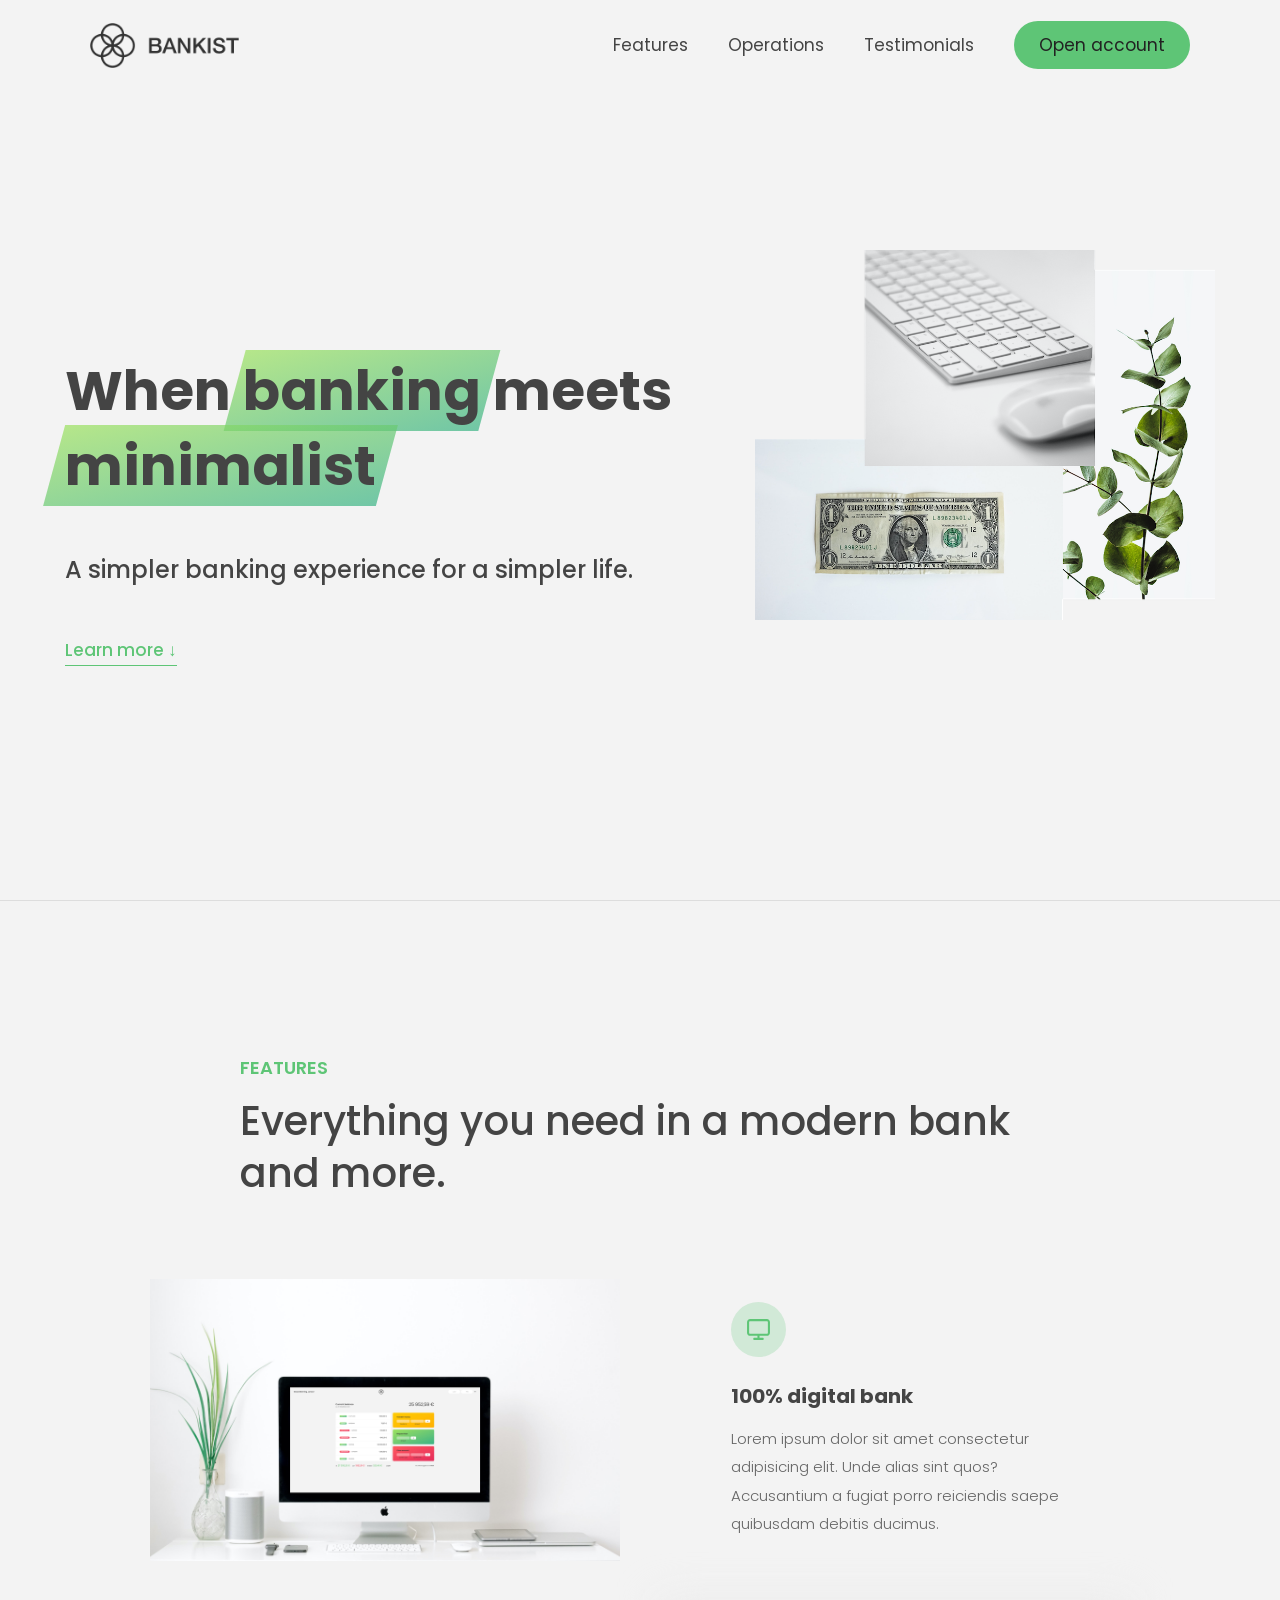
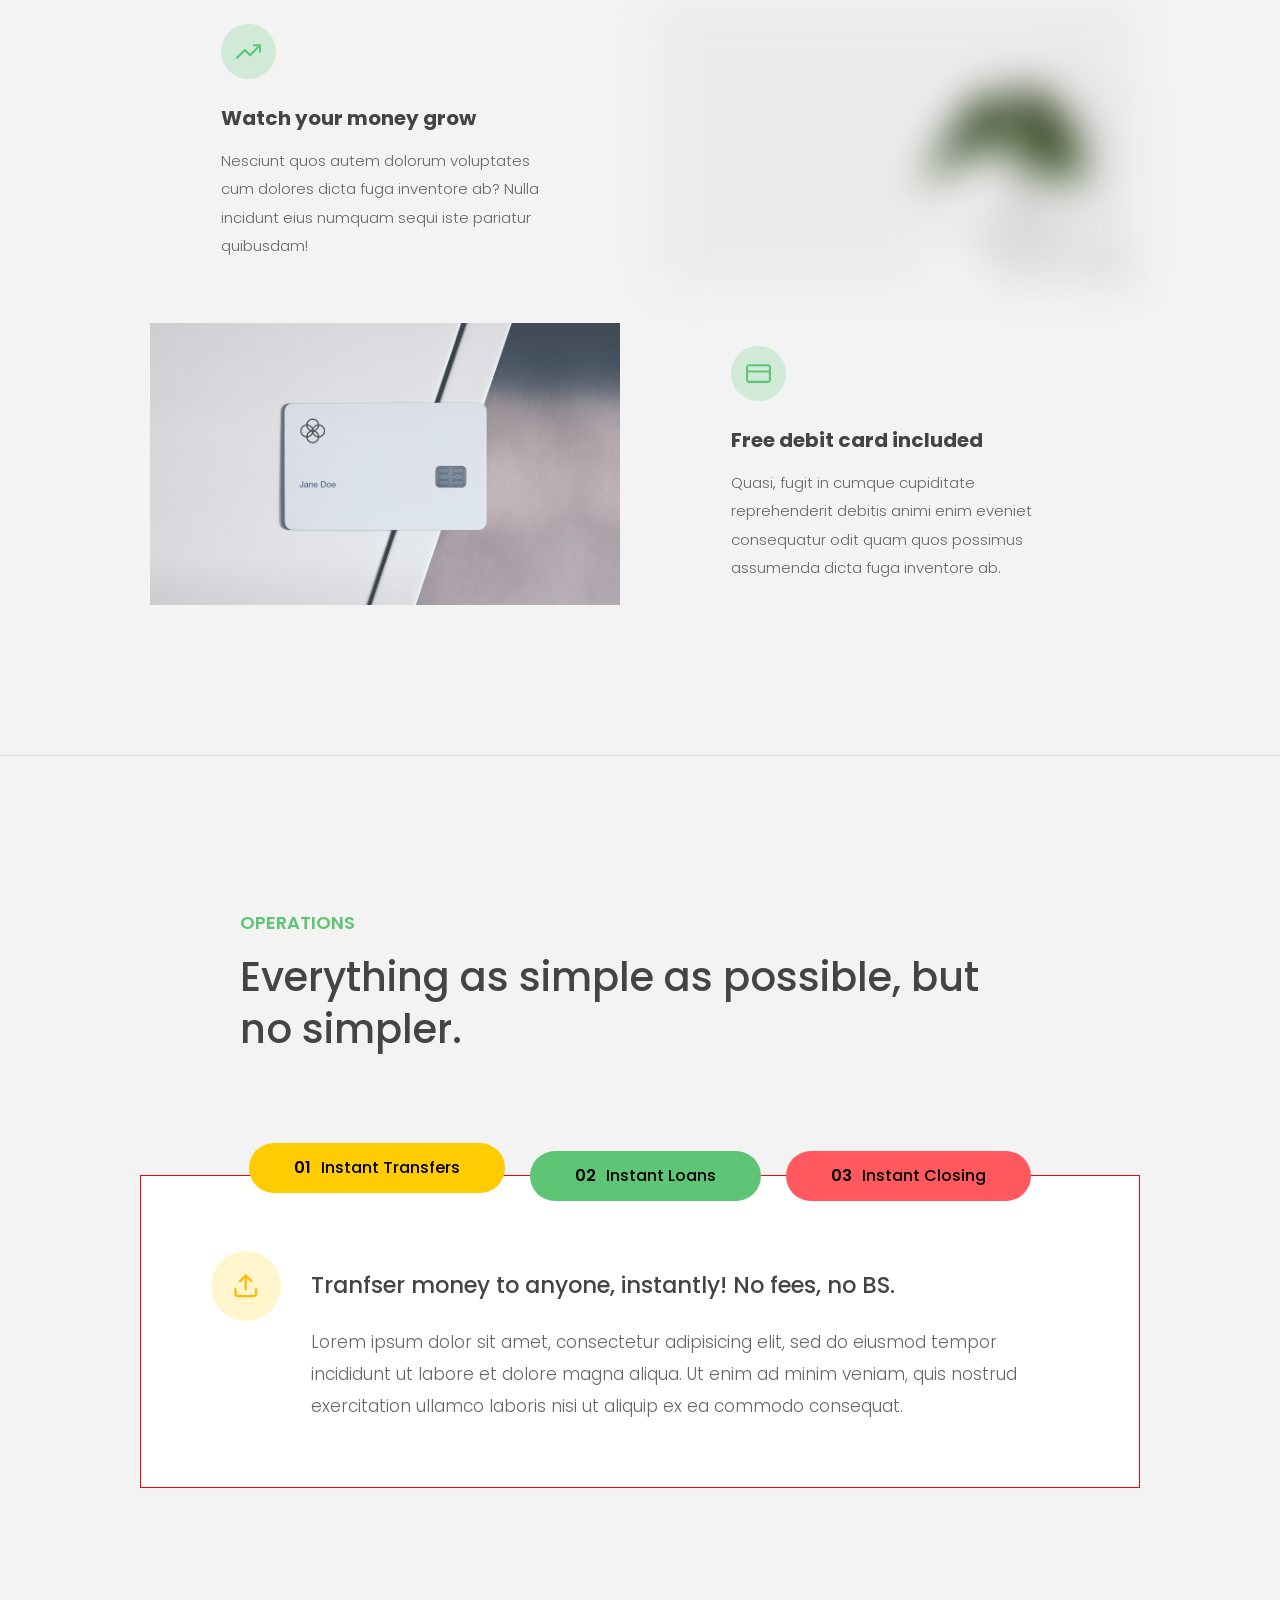
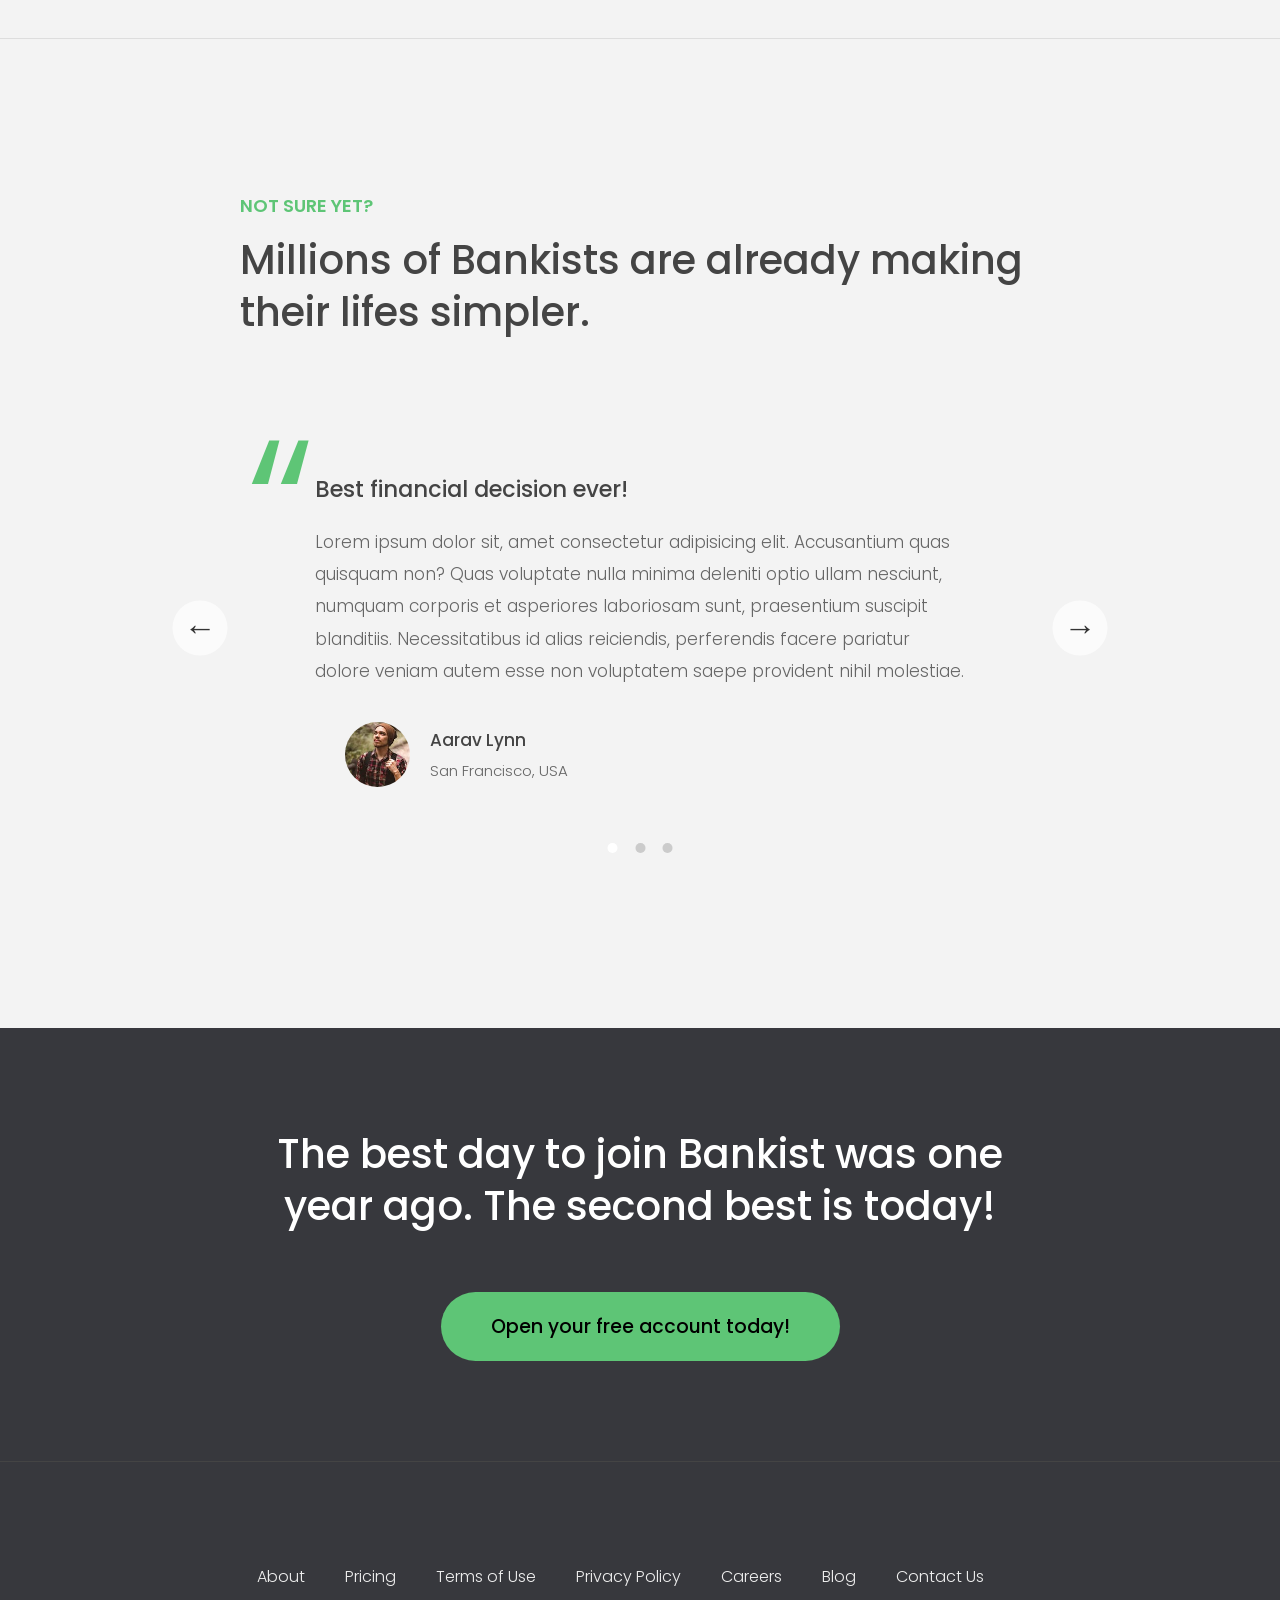
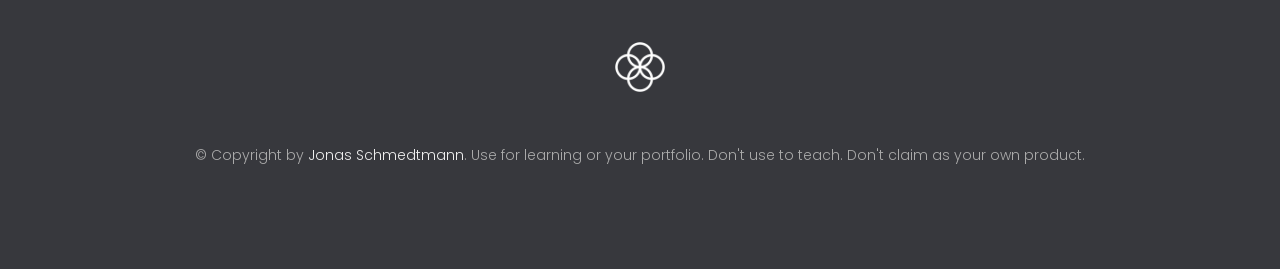
==== commit 5fc4b1f7: "Slider component" ====
--- a/Projects/Bankist Website/index.html
+++ b/Projects/Bankist Website/index.html
@@ -235,7 +235,6 @@
             </address>
           </div>
         </div>
-
         <div class="slide slide--2">
           <div class="testimonial">
             <h5 class="testimonial__header">
@@ -255,7 +254,6 @@
             </address>
           </div>
         </div>
-
         <div class="slide slide--3">
           <div class="testimonial">
             <h5 class="testimonial__header">
@@ -276,15 +274,19 @@
             </address>
           </div>
         </div>
-
-        <!-- <div class="slide"><img src="img/img-1.jpg" alt="Photo 1" /></div>
-        <div class="slide"><img src="img/img-2.jpg" alt="Photo 2" /></div>
-        <div class="slide"><img src="img/img-3.jpg" alt="Photo 3" /></div>
-        <div class="slide"><img src="img/img-4.jpg" alt="Photo 4" /></div> -->
         <button class="slider__btn slider__btn--left">&larr;</button>
         <button class="slider__btn slider__btn--right">&rarr;</button>
         <div class="dots"></div>
       </div>
+
+      <!--TEMPORARY PRACTICE-->
+
+      <!-- <div class="slider">
+        <div class="slide"><img src="img/img-1.jpg" alt="Photo 1" /></div>
+        <div class="slide"><img src="img/img-2.jpg" alt="Photo 2" /></div>
+        <div class="slide"><img src="img/img-3.jpg" alt="Photo 3" /></div>
+        <div class="slide"><img src="img/img-4.jpg" alt="Photo 4" /></div>
+      </div> -->
     </section>
 
     <section class="section--hidden section section--sign-up">
--- a/Projects/Bankist Website/style.css
+++ b/Projects/Bankist Website/style.css
@@ -460,8 +460,8 @@
 }
 
 .dots__dot--active {
-  /* background-color: #fff; */
-  background-color: #888;
+  background-color: #fff;
+  /* background-color: #888; */
   opacity: 1;
 }
 
